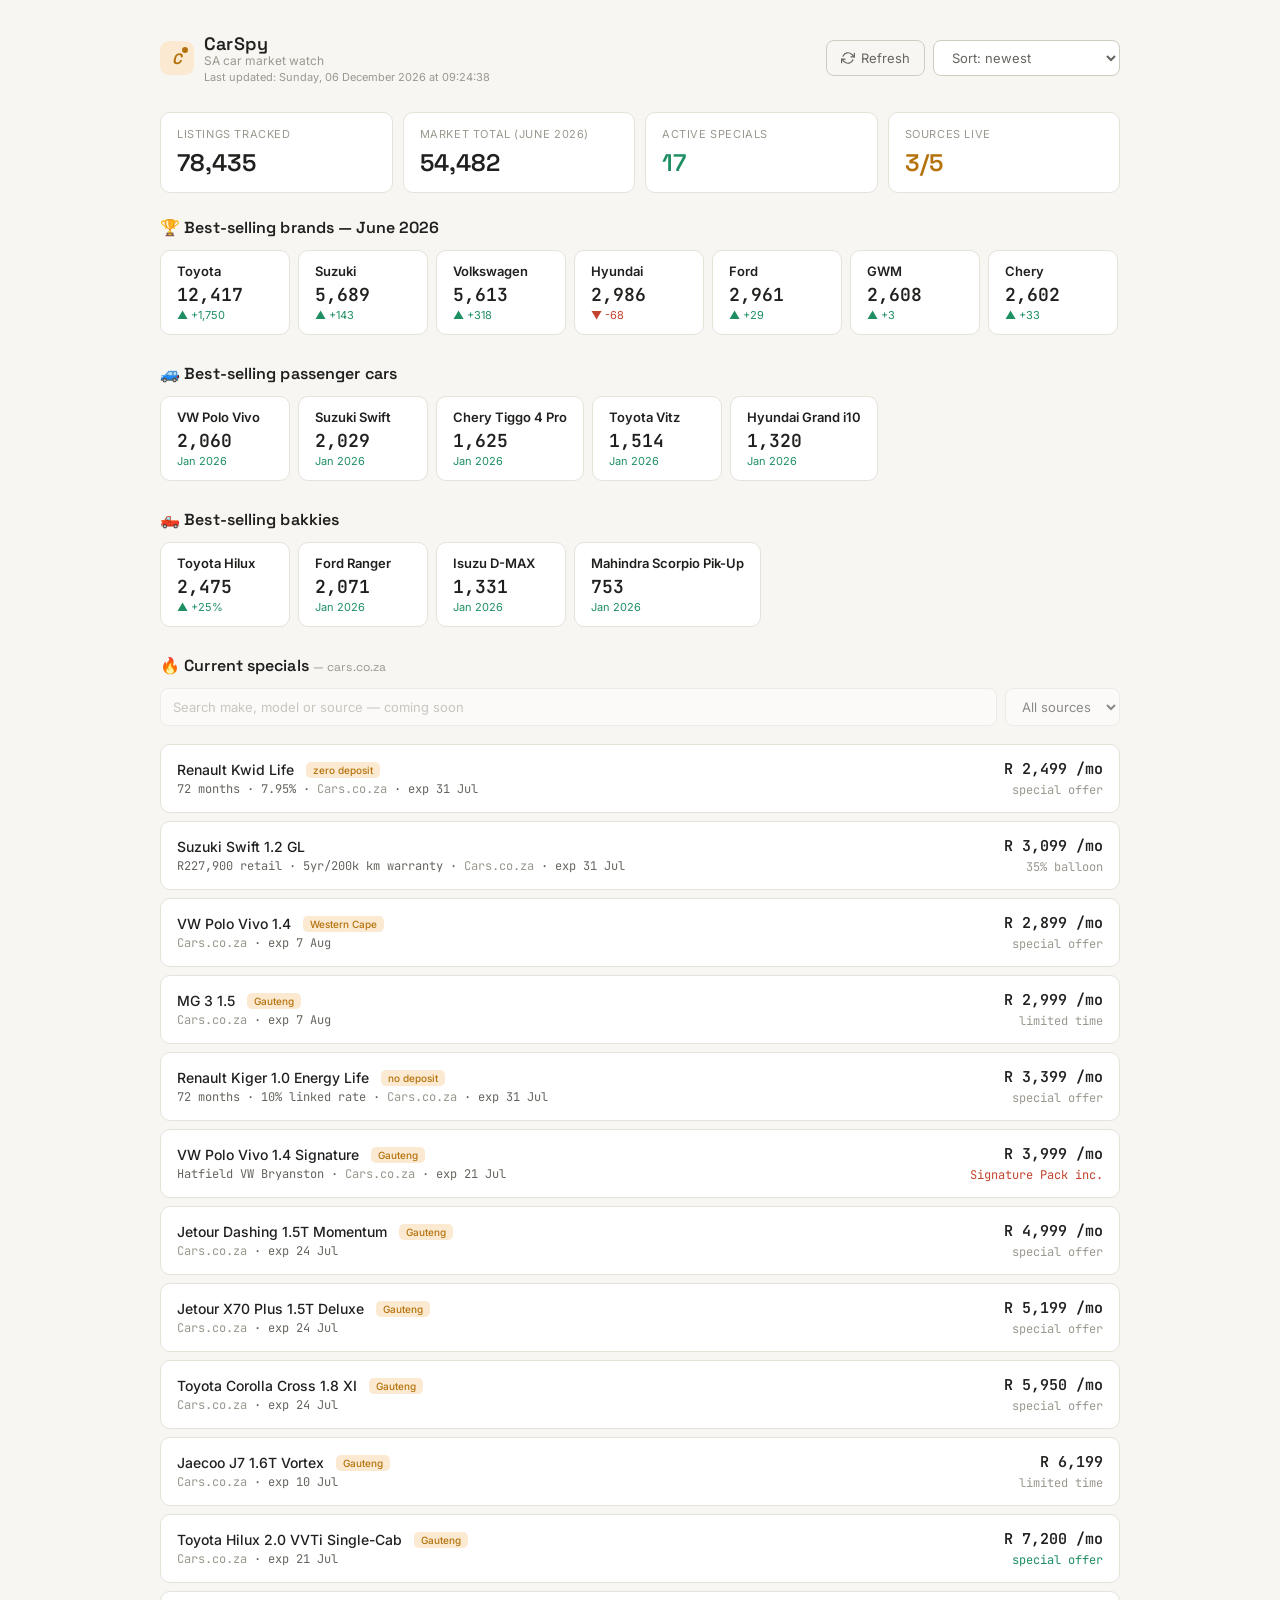
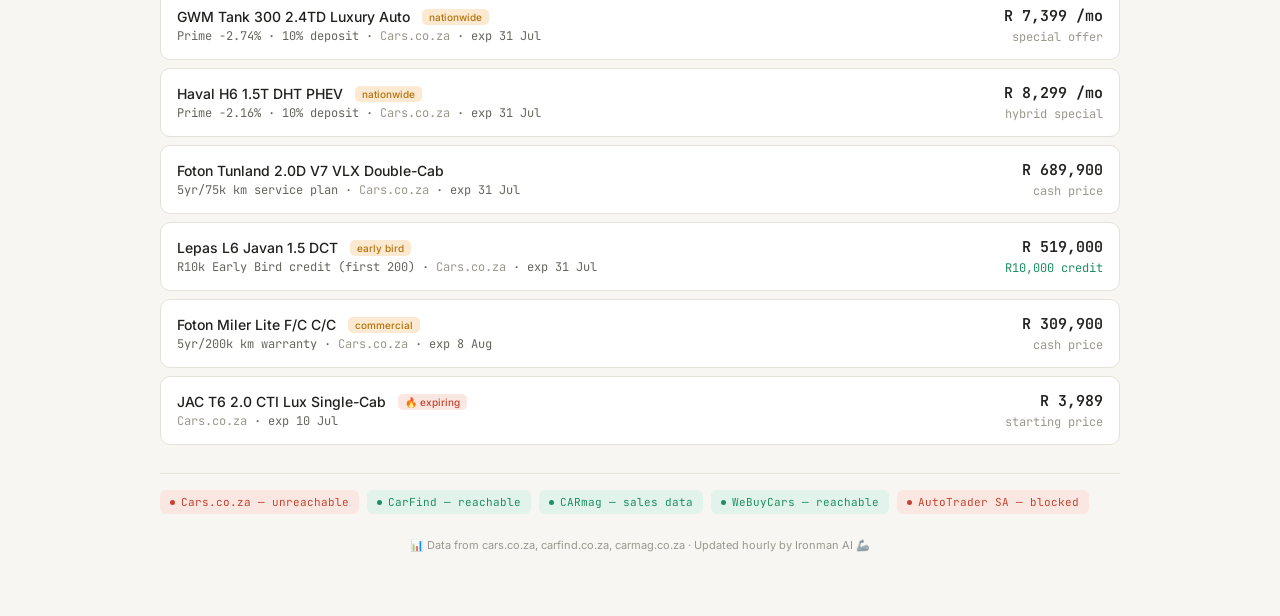
==== car-market-report.html @ 0bc0719b "📊 CarSpy hourly update - 2026/07/23, 11:29:11" ====
<!DOCTYPE html>
<html lang="en">
<head>
<meta charset="UTF-8">
<meta name="viewport" content="width=device-width, initial-scale=1.0">
<title>CarSpy — SA car market watch</title>
<link rel="preconnect" href="https://fonts.googleapis.com">
<link rel="preconnect" href="https://fonts.gstatic.com" crossorigin>
<link href="https://fonts.googleapis.com/css2?family=Space+Grotesk:wght@500;600;700&family=Inter:wght@400;500;600&family=JetBrains+Mono:wght@400;500;600&display=swap" rel="stylesheet">
<style>
  :root{
    --bg:#F7F6F2;
    --surface:#FFFFFF;
    --surface-2:#FBFAF7;
    --border:#E4E2D9;
    --border-strong:#CFCDC2;
    --text:#20211F;
    --text-dim:#65655F;
    --text-faint:#9A988E;
    --signal:#B5720C;
    --signal-dim:#FBEAD1;
    --drop:#1E8F62;
    --drop-dim:#E1F3EA;
    --rise:#C4432E;
    --rise-dim:#FBE7E2;
    --font-display:'Space Grotesk',sans-serif;
    --font-body:'Inter',sans-serif;
    --font-mono:'JetBrains Mono',monospace;
  }
  *{box-sizing:border-box;margin:0;padding:0;}
  body{
    background:var(--bg);
    color:var(--text);
    font-family:var(--font-body);
    min-height:100vh;
    padding:32px 24px 64px;
  }
  .wrap{max-width:960px;margin:0 auto;}

  header{
    display:flex;justify-content:space-between;align-items:center;
    margin-bottom:28px;
  }
  .brand{display:flex;align-items:center;gap:10px;}
  .brand-mark{
    width:34px;height:34px;border-radius:9px;
    background:var(--signal-dim);
    display:flex;align-items:center;justify-content:center;
    position:relative;
  }
  .brand-mark::after{
    content:'';position:absolute;width:6px;height:6px;border-radius:50%;
    background:var(--signal);top:6px;right:6px;
    box-shadow:0 0 0 0 rgba(255,176,32,0.6);
    animation:blip 2.2s ease-out infinite;
  }
  @keyframes blip{
    0%{box-shadow:0 0 0 0 rgba(255,176,32,0.55);}
    70%{box-shadow:0 0 0 8px rgba(255,176,32,0);}
    100%{box-shadow:0 0 0 0 rgba(255,176,32,0);}
  }
  .brand-mark i{font-family:var(--font-display);font-weight:700;font-size:15px;color:var(--signal);}
  .brand-name{font-family:var(--font-display);font-weight:600;font-size:18px;letter-spacing:0.2px;}
  .brand-sub{font-size:12px;color:var(--text-faint);margin-top:-2px;}
  .update-time{font-size:11px;color:var(--text-faint);margin-top:2px;}
  nav{display:flex;gap:8px;}
  nav select{
    background:var(--surface);border:0.5px solid var(--border-strong);color:var(--text-dim);
    font-family:var(--font-body);font-size:13px;padding:8px 14px;border-radius:8px;
    cursor:pointer;transition:border-color .15s,color .15s;
    outline:none;
  }
  nav select:hover{border-color:var(--signal);color:var(--text);}

  .stats{
    display:grid;grid-template-columns:repeat(4,1fr);gap:10px;margin-bottom:24px;
  }
  .stat{
    background:var(--surface);border:0.5px solid var(--border);border-radius:10px;
    padding:14px 16px;
  }
  .stat-label{font-size:11px;color:var(--text-faint);text-transform:uppercase;letter-spacing:0.6px;}
  .stat-value{font-family:var(--font-display);font-weight:600;font-size:24px;margin-top:6px;}
  .stat-value.up{color:var(--drop);}
  .stat-value.warn{color:var(--signal);}
  .stat-value.down{color:var(--rise);}

  /* section headers */
  .section-title{
    font-family:var(--font-display);font-weight:600;font-size:16px;
    margin:20px 0 12px;letter-spacing:0.1px;
  }

  /* top brands row */
  .brands-row{
    display:flex;gap:8px;overflow-x:auto;padding-bottom:8px;margin-bottom:20px;
  }
  .brands-row::-webkit-scrollbar{height:4px;}
  .brands-row::-webkit-scrollbar-thumb{background:var(--border);border-radius:2px;}
  .brand-pill{
    flex-shrink:0;background:var(--surface);border:0.5px solid var(--border);
    border-radius:10px;padding:12px 16px;min-width:130px;
  }
  .brand-pill .name{font-size:13px;font-weight:600;}
  .brand-pill .sales{font-family:var(--font-mono);font-size:18px;font-weight:600;margin-top:4px;}
  .brand-pill .change{font-size:11px;margin-top:2px;}
  .brand-pill .change.up{color:var(--drop);}
  .brand-pill .change.down{color:var(--rise);}

  .controls{
    display:flex;gap:8px;margin-bottom:18px;flex-wrap:wrap;
  }
  .controls input, .controls select{
    background:var(--surface);border:0.5px solid var(--border);color:var(--text);
    font-family:var(--font-body);font-size:13px;padding:9px 12px;border-radius:8px;
    outline:none;
  }
  .controls input{flex:1;min-width:200px;}
  .controls input::placeholder{color:var(--text-faint);}
  .controls input:focus, .controls select:focus{border-color:var(--signal);}

  .feed{display:flex;flex-direction:column;gap:8px;margin-bottom:28px;}
  .listing{
    display:flex;justify-content:space-between;align-items:center;
    background:var(--surface);border:0.5px solid var(--border);border-radius:10px;
    padding:14px 16px;transition:border-color .15s;
  }
  .listing:hover{border-color:var(--border-strong);}
  .l-title{font-size:14px;font-weight:500;}
  .l-meta{font-size:12px;color:var(--text-dim);margin-top:3px;font-family:var(--font-mono);}
  .l-meta .src{color:var(--text-faint);}
  .l-right{text-align:right;}
  .l-price{font-family:var(--font-mono);font-weight:600;font-size:15px;}
  .l-delta{font-size:12px;margin-top:3px;font-family:var(--font-mono);}
  .l-delta.drop{color:var(--drop);}
  .l-delta.rise{color:var(--rise);}
  .l-delta.new{color:var(--text-faint);}
  .tag{
    display:inline-block;font-size:10px;padding:2px 7px;border-radius:5px;
    margin-left:8px;font-family:var(--font-body);font-weight:500;
    background:var(--signal-dim);color:var(--signal);vertical-align:1px;
  }
  .tag.hot{background:var(--rise-dim);color:var(--rise);}

  .sources{
    display:flex;gap:8px;flex-wrap:wrap;padding-top:16px;border-top:0.5px solid var(--border);
  }
  .src-pill{
    font-family:var(--font-mono);font-size:11px;padding:5px 10px;border-radius:6px;
    display:flex;align-items:center;gap:6px;
  }
  .src-pill.ok{background:var(--drop-dim);color:var(--drop);}
  .src-pill.warn{background:var(--signal-dim);color:var(--signal);}
  .src-pill.err{background:var(--rise-dim);color:var(--rise);}
  .src-dot{width:5px;height:5px;border-radius:50%;background:currentColor;}

  footer{margin-top:24px;font-size:11px;color:var(--text-faint);text-align:center;}

  @media (max-width:640px){
    .stats{grid-template-columns:repeat(2,1fr);}
    header{flex-direction:column;align-items:flex-start;gap:14px;}
  }
</style>
</head>
<body>
<div class="wrap">

  <header>
    <div class="brand">
      <div class="brand-mark"><i>C</i></div>
      <div>
        <div class="brand-name">CarSpy</div>
        <div class="brand-sub">SA car market watch</div>
        <div class="update-time" id="updateTime">Last updated: Thursday, 23 July 2026 at 11:29:10</div>
      </div>
    </div>
    <nav>
      <button id="refreshBtn" onclick="refreshData()" style="background:transparent;border:0.5px solid var(--border-strong);color:var(--text-dim);font-family:var(--font-body);font-size:13px;padding:8px 14px;border-radius:8px;cursor:pointer;transition:border-color .15s,color .15s;display:flex;align-items:center;gap:6px;">
        <svg id="refreshIcon" width="14" height="14" viewBox="0 0 24 24" fill="none" stroke="currentColor" stroke-width="2" stroke-linecap="round" stroke-linejoin="round"><polyline points="23 4 23 10 17 10"/><polyline points="1 20 1 14 7 14"/><path d="M3.51 9a9 9 0 0 1 14.85-3.36L23 10M1 14l4.64 4.36A9 9 0 0 0 20.49 15"/></svg>
        <span id="refreshText">Refresh</span>
      </button>
      <select>
        <option>Sort: newest</option>
        <option>Sort: price low to high</option>
        <option>Sort: biggest drop</option>
      </select>
    </nav>
  </header>

  <div class="stats">
    <div class="stat"><div class="stat-label">Listings tracked</div><div class="stat-value">78,435</div></div>
    <div class="stat"><div class="stat-label">Market total (June 2026)</div><div class="stat-value">54,482</div></div>
    <div class="stat"><div class="stat-label">Active specials</div><div class="stat-value up">17</div></div>
    <div class="stat"><div class="stat-label">Sources live</div><div class="stat-value warn">3/5</div></div>
  </div>

  <!-- Top selling brands -->
  <div class="section-title">🏆 Best-selling brands — June 2026</div>
  <div class="brands-row">
    <div class="brand-pill"><div class="name">Toyota</div><div class="sales">12,417</div><div class="change up">▲ +1,750</div></div>
    <div class="brand-pill"><div class="name">Suzuki</div><div class="sales">5,689</div><div class="change up">▲ +143</div></div>
    <div class="brand-pill"><div class="name">Volkswagen</div><div class="sales">5,613</div><div class="change up">▲ +318</div></div>
    <div class="brand-pill"><div class="name">Hyundai</div><div class="sales">2,986</div><div class="change down">▼ -68</div></div>
    <div class="brand-pill"><div class="name">Ford</div><div class="sales">2,961</div><div class="change up">▲ +29</div></div>
    <div class="brand-pill"><div class="name">GWM</div><div class="sales">2,608</div><div class="change up">▲ +3</div></div>
    <div class="brand-pill"><div class="name">Chery</div><div class="sales">2,602</div><div class="change up">▲ +33</div></div>
    <div class="brand-pill"><div class="name">Isuzu</div><div class="sales">2,121</div><div class="change up">▲ +750</div></div>
    <div class="brand-pill"><div class="name">Jetour</div><div class="sales">2,054</div><div class="change up">▲ +34</div></div>
    <div class="brand-pill"><div class="name">Mahindra</div><div class="sales">1,669</div><div class="change up">▲ +240</div></div>
  </div>

  <!-- Best passenger cars -->
  <div class="section-title">🚙 Best-selling passenger cars</div>
  <div class="brands-row">
    <div class="brand-pill"><div class="name">VW Polo Vivo</div><div class="sales">2,060</div><div class="change up">Jan 2026</div></div>
    <div class="brand-pill"><div class="name">Suzuki Swift</div><div class="sales">2,029</div><div class="change up">Jan 2026</div></div>
    <div class="brand-pill"><div class="name">Chery Tiggo 4 Pro</div><div class="sales">1,625</div><div class="change up">Jan 2026</div></div>
    <div class="brand-pill"><div class="name">Toyota Vitz</div><div class="sales">1,514</div><div class="change up">Jan 2026</div></div>
    <div class="brand-pill"><div class="name">Hyundai Grand i10</div><div class="sales">1,320</div><div class="change up">Jan 2026</div></div>
  </div>

  <!-- Best bakkies -->
  <div class="section-title">🛻 Best-selling bakkies</div>
  <div class="brands-row">
    <div class="brand-pill"><div class="name">Toyota Hilux</div><div class="sales">2,475</div><div class="change up">▲ +25%</div></div>
    <div class="brand-pill"><div class="name">Ford Ranger</div><div class="sales">2,071</div><div class="change up">Jan 2026</div></div>
    <div class="brand-pill"><div class="name">Isuzu D-MAX</div><div class="sales">1,331</div><div class="change up">Jan 2026</div></div>
    <div class="brand-pill"><div class="name">Mahindra Scorpio Pik-Up</div><div class="sales">753</div><div class="change up">Jan 2026</div></div>
  </div>

  <!-- Current specials feed -->
  <div class="section-title">🔥 Current specials <span style="font-size:12px;font-weight:400;color:var(--text-faint);">— cars.co.za</span></div>
  <div class="controls">
    <input type="text" placeholder="Search make, model or source — coming soon" disabled style="opacity:0.5">
    <select disabled style="opacity:0.5">
      <option>All sources</option>
    </select>
  </div>

  <div class="feed" id="feed">
    <div class="listing">
      <div>
        <div class="l-title">Renault Kwid Life <span class="tag">zero deposit</span></div>
        <div class="l-meta">72 months · 7.95% · <span class="src">Cars.co.za</span> · exp 31 Jul</div>
      </div>
      <div class="l-right">
        <div class="l-price">R 2,499 /mo</div>
        <div class="l-delta new">special offer</div>
      </div>
    </div>
    <div class="listing">
      <div>
        <div class="l-title">Suzuki Swift 1.2 GL</div>
        <div class="l-meta">R227,900 retail · 5yr/200k km warranty · <span class="src">Cars.co.za</span> · exp 31 Jul</div>
      </div>
      <div class="l-right">
        <div class="l-price">R 3,099 /mo</div>
        <div class="l-delta new">35% balloon</div>
      </div>
    </div>
    <div class="listing">
      <div>
        <div class="l-title">VW Polo Vivo 1.4 <span class="tag">Western Cape</span></div>
        <div class="l-meta"><span class="src">Cars.co.za</span> · exp 7 Aug</div>
      </div>
      <div class="l-right">
        <div class="l-price">R 2,899 /mo</div>
        <div class="l-delta new">special offer</div>
      </div>
    </div>
    <div class="listing">
      <div>
        <div class="l-title">MG 3 1.5 <span class="tag">Gauteng</span></div>
        <div class="l-meta"><span class="src">Cars.co.za</span> · exp 7 Aug</div>
      </div>
      <div class="l-right">
        <div class="l-price">R 2,999 /mo</div>
        <div class="l-delta new">limited time</div>
      </div>
    </div>
    <div class="listing">
      <div>
        <div class="l-title">Renault Kiger 1.0 Energy Life <span class="tag">no deposit</span></div>
        <div class="l-meta">72 months · 10% linked rate · <span class="src">Cars.co.za</span> · exp 31 Jul</div>
      </div>
      <div class="l-right">
        <div class="l-price">R 3,399 /mo</div>
        <div class="l-delta new">special offer</div>
      </div>
    </div>
    <div class="listing">
      <div>
        <div class="l-title">VW Polo Vivo 1.4 Signature <span class="tag">Gauteng</span></div>
        <div class="l-meta">Hatfield VW Bryanston · <span class="src">Cars.co.za</span> · exp 21 Jul</div>
      </div>
      <div class="l-right">
        <div class="l-price">R 3,999 /mo</div>
        <div class="l-delta rise">Signature Pack inc.</div>
      </div>
    </div>
    <div class="listing">
      <div>
        <div class="l-title">Jetour Dashing 1.5T Momentum <span class="tag">Gauteng</span></div>
        <div class="l-meta"><span class="src">Cars.co.za</span> · exp 24 Jul</div>
      </div>
      <div class="l-right">
        <div class="l-price">R 4,999 /mo</div>
        <div class="l-delta new">special offer</div>
      </div>
    </div>
    <div class="listing">
      <div>
        <div class="l-title">Jetour X70 Plus 1.5T Deluxe <span class="tag">Gauteng</span></div>
        <div class="l-meta"><span class="src">Cars.co.za</span> · exp 24 Jul</div>
      </div>
      <div class="l-right">
        <div class="l-price">R 5,199 /mo</div>
        <div class="l-delta new">special offer</div>
      </div>
    </div>
    <div class="listing">
      <div>
        <div class="l-title">Toyota Corolla Cross 1.8 XI <span class="tag">Gauteng</span></div>
        <div class="l-meta"><span class="src">Cars.co.za</span> · exp 24 Jul</div>
      </div>
      <div class="l-right">
        <div class="l-price">R 5,950 /mo</div>
        <div class="l-delta new">special offer</div>
      </div>
    </div>
    <div class="listing">
      <div>
        <div class="l-title">Jaecoo J7 1.6T Vortex <span class="tag">Gauteng</span></div>
        <div class="l-meta"><span class="src">Cars.co.za</span> · exp 10 Jul</div>
      </div>
      <div class="l-right">
        <div class="l-price">R 6,199</div>
        <div class="l-delta new">limited time</div>
      </div>
    </div>
    <div class="listing">
      <div>
        <div class="l-title">Toyota Hilux 2.0 VVTi Single-Cab <span class="tag">Gauteng</span></div>
        <div class="l-meta"><span class="src">Cars.co.za</span> · exp 21 Jul</div>
      </div>
      <div class="l-right">
        <div class="l-price">R 7,200 /mo</div>
        <div class="l-delta drop">special offer</div>
      </div>
    </div>
    <div class="listing">
      <div>
        <div class="l-title">GWM Tank 300 2.4TD Luxury Auto <span class="tag">nationwide</span></div>
        <div class="l-meta">Prime -2.74% · 10% deposit · <span class="src">Cars.co.za</span> · exp 31 Jul</div>
      </div>
      <div class="l-right">
        <div class="l-price">R 7,399 /mo</div>
        <div class="l-delta new">special offer</div>
      </div>
    </div>
    <div class="listing">
      <div>
        <div class="l-title">Haval H6 1.5T DHT PHEV <span class="tag">nationwide</span></div>
        <div class="l-meta">Prime -2.16% · 10% deposit · <span class="src">Cars.co.za</span> · exp 31 Jul</div>
      </div>
      <div class="l-right">
        <div class="l-price">R 8,299 /mo</div>
        <div class="l-delta new">hybrid special</div>
      </div>
    </div>
    <div class="listing">
      <div>
        <div class="l-title">Foton Tunland 2.0D V7 VLX Double-Cab</div>
        <div class="l-meta">5yr/75k km service plan · <span class="src">Cars.co.za</span> · exp 31 Jul</div>
      </div>
      <div class="l-right">
        <div class="l-price">R 689,900</div>
        <div class="l-delta new">cash price</div>
      </div>
    </div>
    <div class="listing">
      <div>
        <div class="l-title">Lepas L6 Javan 1.5 DCT <span class="tag">early bird</span></div>
        <div class="l-meta">R10k Early Bird credit (first 200) · <span class="src">Cars.co.za</span> · exp 31 Jul</div>
      </div>
      <div class="l-right">
        <div class="l-price">R 519,000</div>
        <div class="l-delta drop">R10,000 credit</div>
      </div>
    </div>
    <div class="listing">
      <div>
        <div class="l-title">Foton Miler Lite F/C C/C <span class="tag">commercial</span></div>
        <div class="l-meta">5yr/200k km warranty · <span class="src">Cars.co.za</span> · exp 8 Aug</div>
      </div>
      <div class="l-right">
        <div class="l-price">R 309,900</div>
        <div class="l-delta new">cash price</div>
      </div>
    </div>
    <div class="listing">
      <div>
        <div class="l-title">JAC T6 2.0 CTI Lux Single-Cab <span class="tag hot">🔥 expiring</span></div>
        <div class="l-meta"><span class="src">Cars.co.za</span> · exp 10 Jul</div>
      </div>
      <div class="l-right">
        <div class="l-price">R 3,989</div>
        <div class="l-delta new">starting price</div>
      </div>
    </div>
  </div>

  <div class="sources">
    <div class="src-pill err"><span class="src-dot"></span>Cars.co.za — unreachable</div>
    <div class="src-pill ok"><span class="src-dot"></span>CarFind — reachable</div>
    <div class="src-pill ok"><span class="src-dot"></span>CARmag — sales data</div>
    <div class="src-pill ok"><span class="src-dot"></span>WeBuyCars — reachable</div>
    <div class="src-pill err"><span class="src-dot"></span>AutoTrader SA — blocked</div>
  </div>

  <footer>
    📊 Data from cars.co.za, carfind.co.za, carmag.co.za · Updated <span id="refreshStatus">hourly</span> by Ironman AI 🦾
  </footer>
</div>

<script>
  const now = new Date().toLocaleString('en-ZA', { timeZone: 'Africa/Johannesburg', dateStyle: 'full', timeStyle: 'medium' });
  document.getElementById('updateTime').textContent = 'Last updated: ' + now;

  async function refreshData() {
    const btn = document.getElementById('refreshBtn');
    const icon = document.getElementById('refreshIcon');
    const text = document.getElementById('refreshText');
    const status = document.getElementById('refreshStatus');

    btn.style.opacity = '0.6';
    btn.style.pointerEvents = 'none';
    text.textContent = 'Refreshing...';
    icon.style.animation = 'spin 1s linear infinite';
    status.textContent = 'refreshing now...';

    try {
      // Use no-cors to send request from HTTPS page to HTTP endpoint
      await fetch('http://75.119.130.136:3102/refresh', { method: 'POST', mode: 'no-cors', signal: AbortSignal.timeout(45000) });
      status.textContent = 'refreshed ✓';
      text.textContent = 'Refresh';
      btn.style.opacity = '1';
      btn.style.pointerEvents = 'auto';
      icon.style.animation = 'none';
      setTimeout(() => location.reload(), 1500);
    } catch (err) {
      // Even if fetch fails (no-cors mode), the request likely went through
      status.textContent = 'refresh triggered ✓';
      text.textContent = 'Refresh';
      btn.style.opacity = '1';
      btn.style.pointerEvents = 'auto';
      icon.style.animation = 'none';
      setTimeout(() => location.reload(), 2000);
    }
  }

  // Add spin animation
  const style = document.createElement('style');
  style.textContent = '@keyframes spin { 100% { transform: rotate(360deg); } }';
  document.head.appendChild(style);
</script>
</body>
</html>
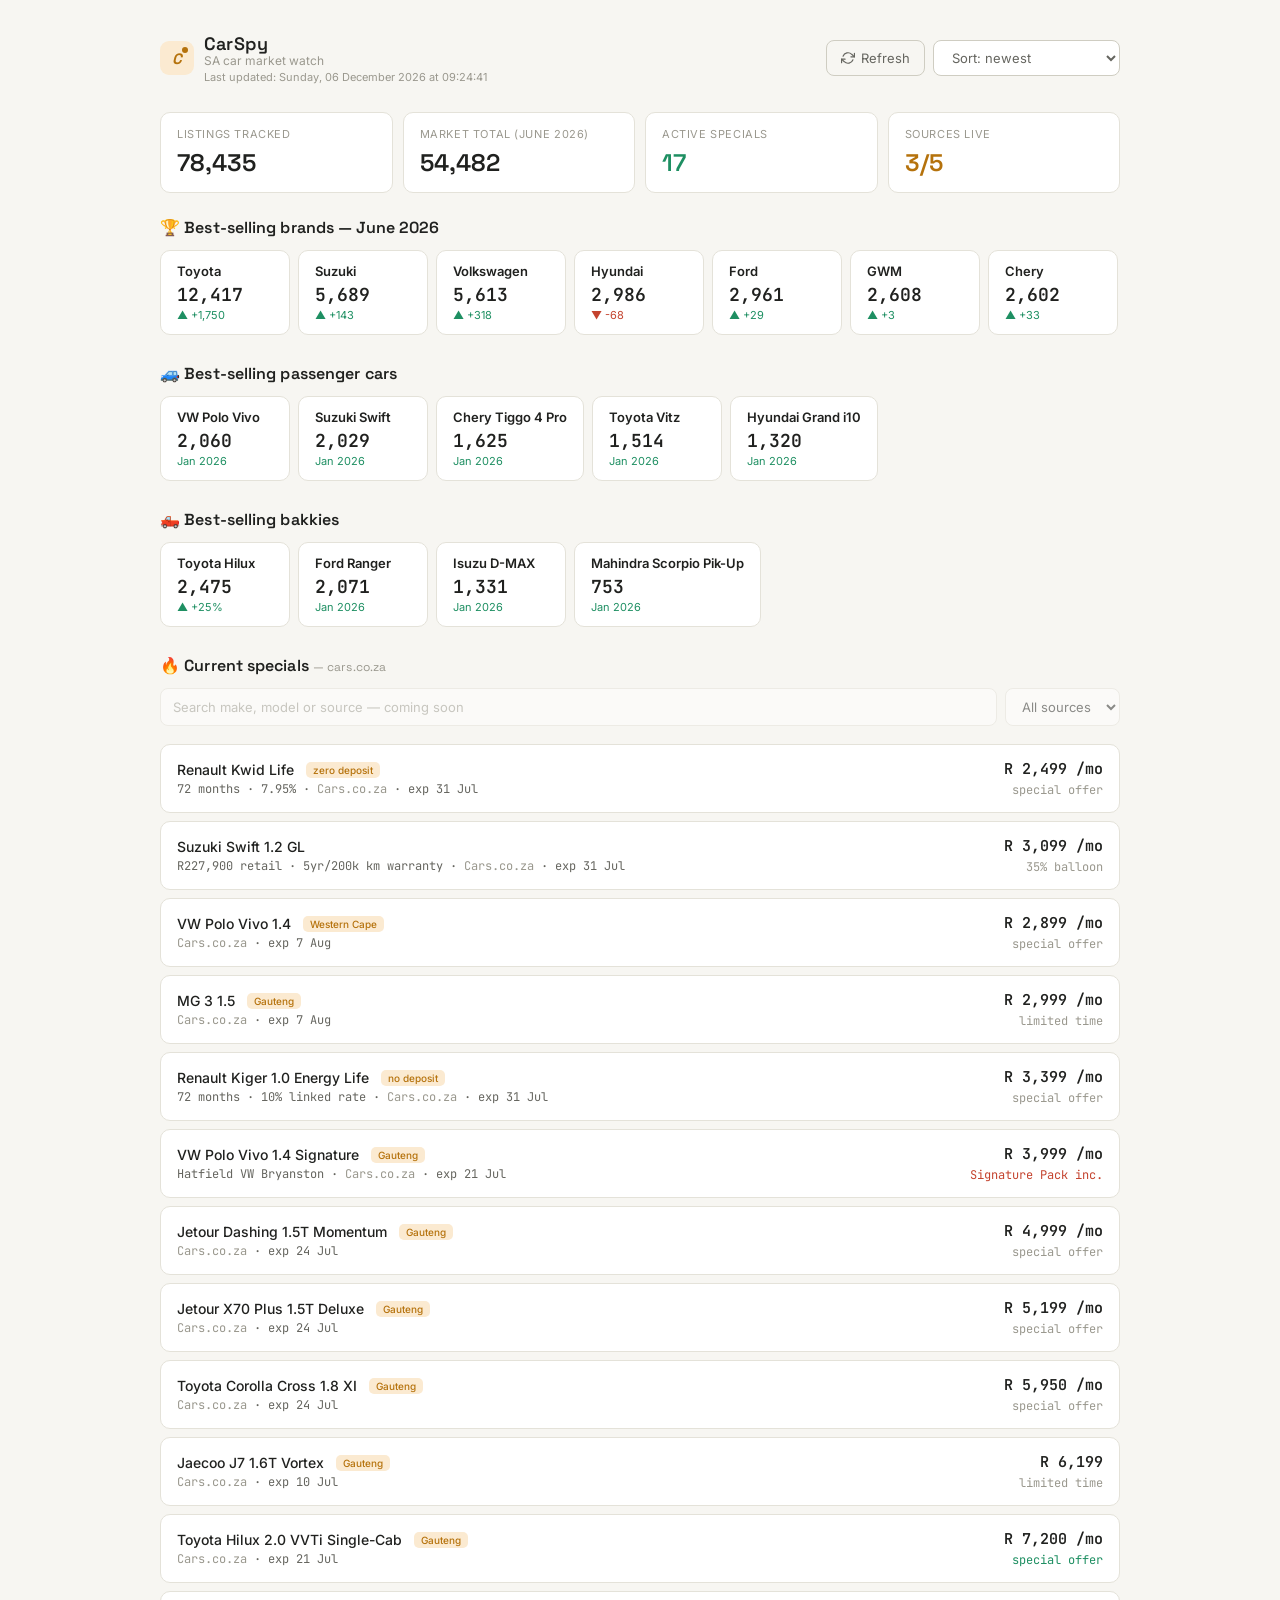
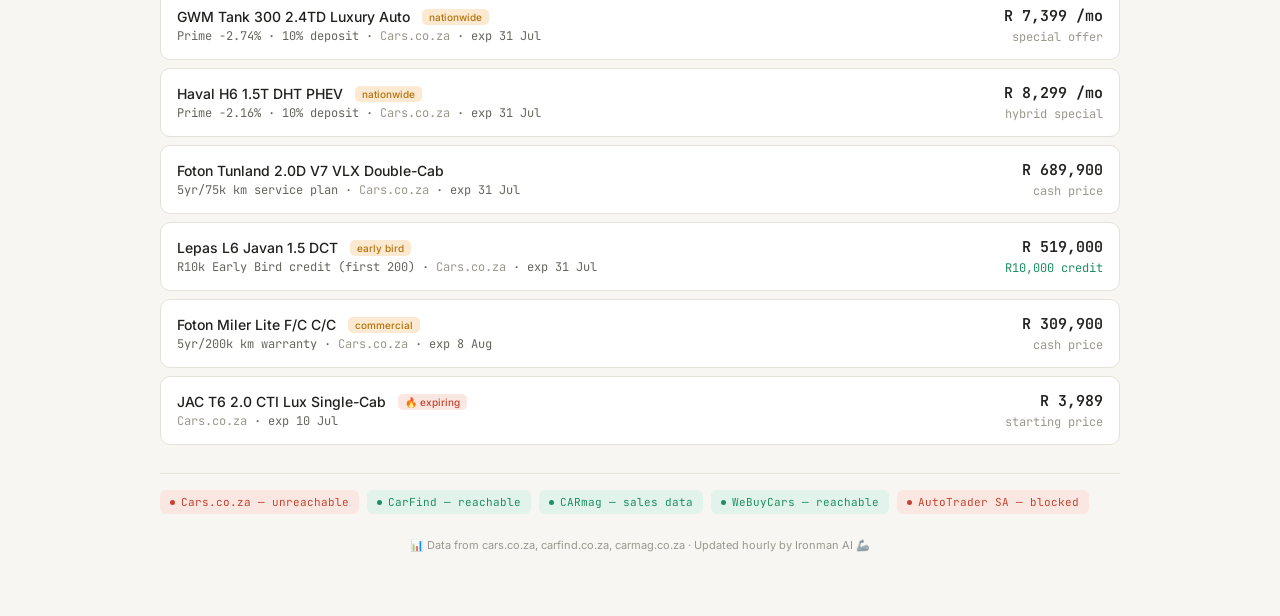
==== commit 6ec7e2f0: "📊 CarSpy hourly update - 2026/07/23, 12:29:28" ====
--- a/car-market-report.html
+++ b/car-market-report.html
@@ -171,7 +171,7 @@
       <div>
         <div class="brand-name">CarSpy</div>
         <div class="brand-sub">SA car market watch</div>
-        <div class="update-time" id="updateTime">Last updated: Thursday, 23 July 2026 at 11:29:10</div>
+        <div class="update-time" id="updateTime">Last updated: Thursday, 23 July 2026 at 12:29:28</div>
       </div>
     </div>
     <nav>
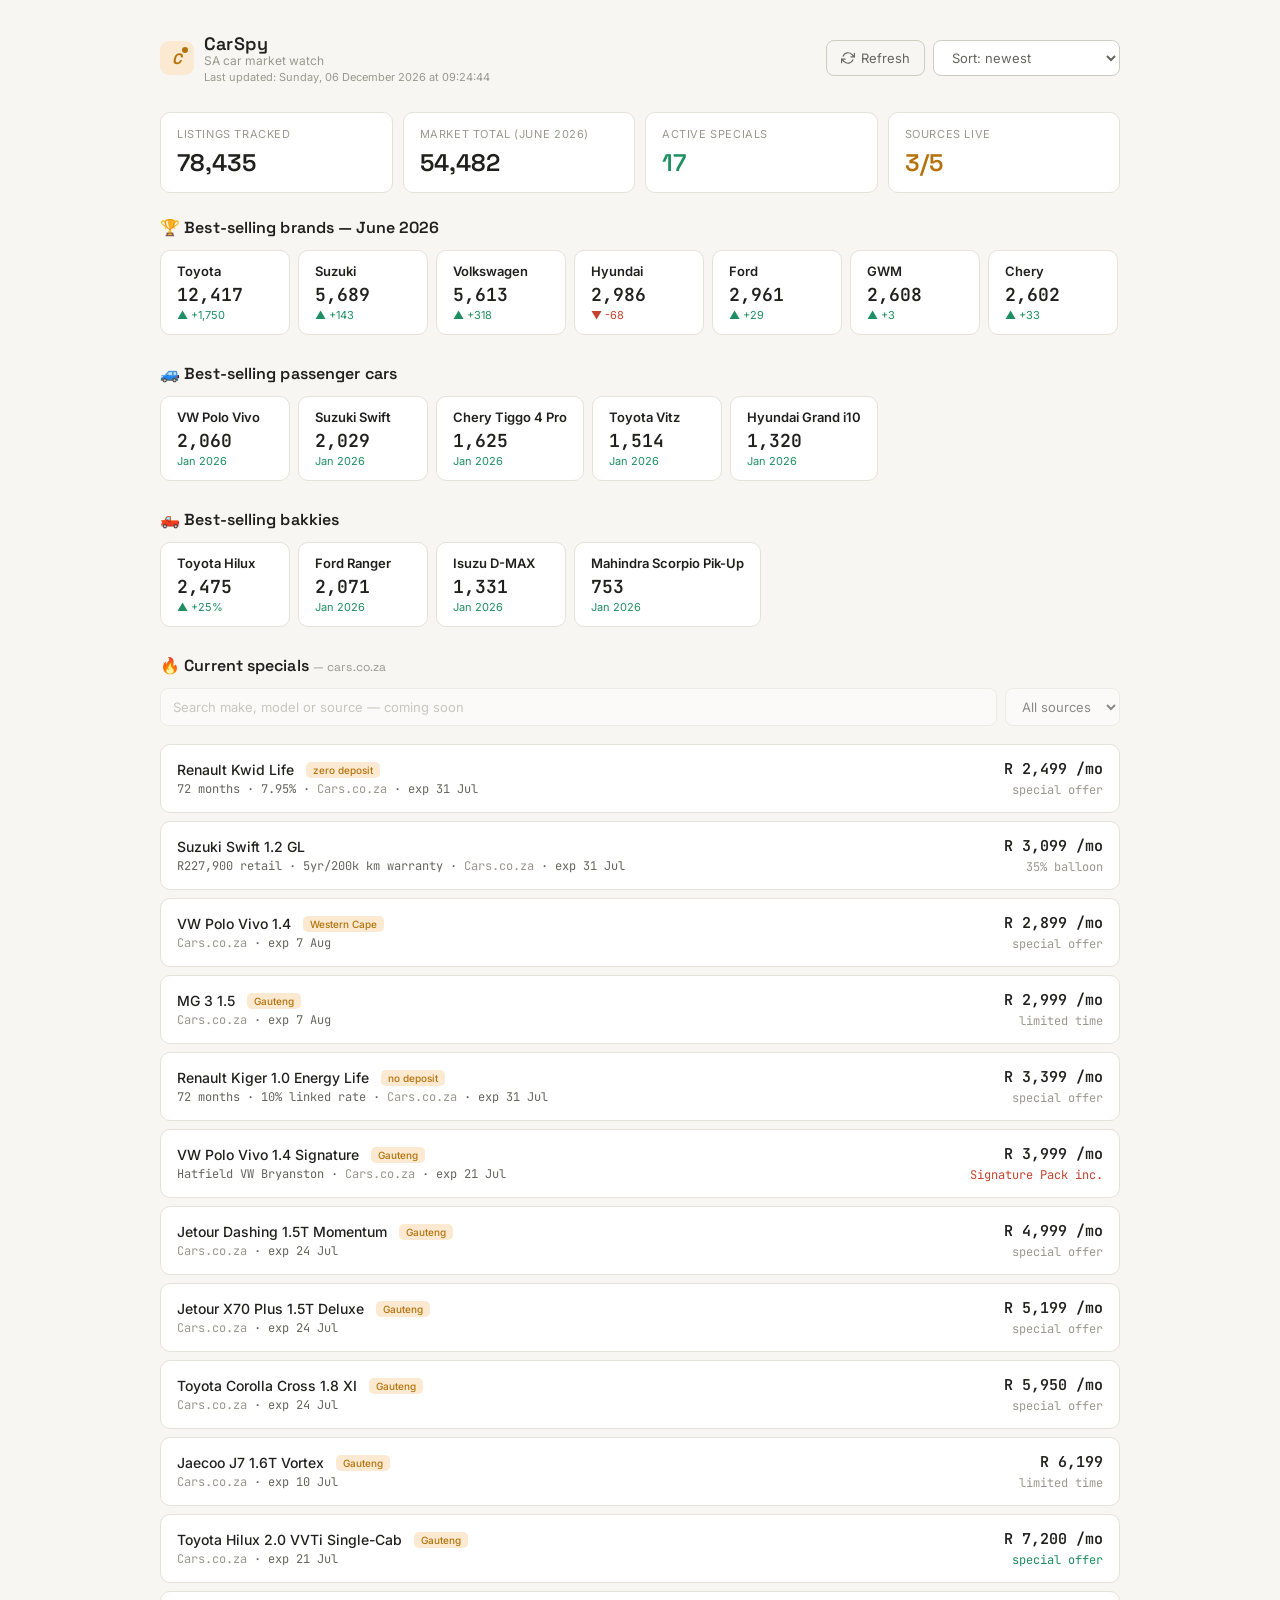
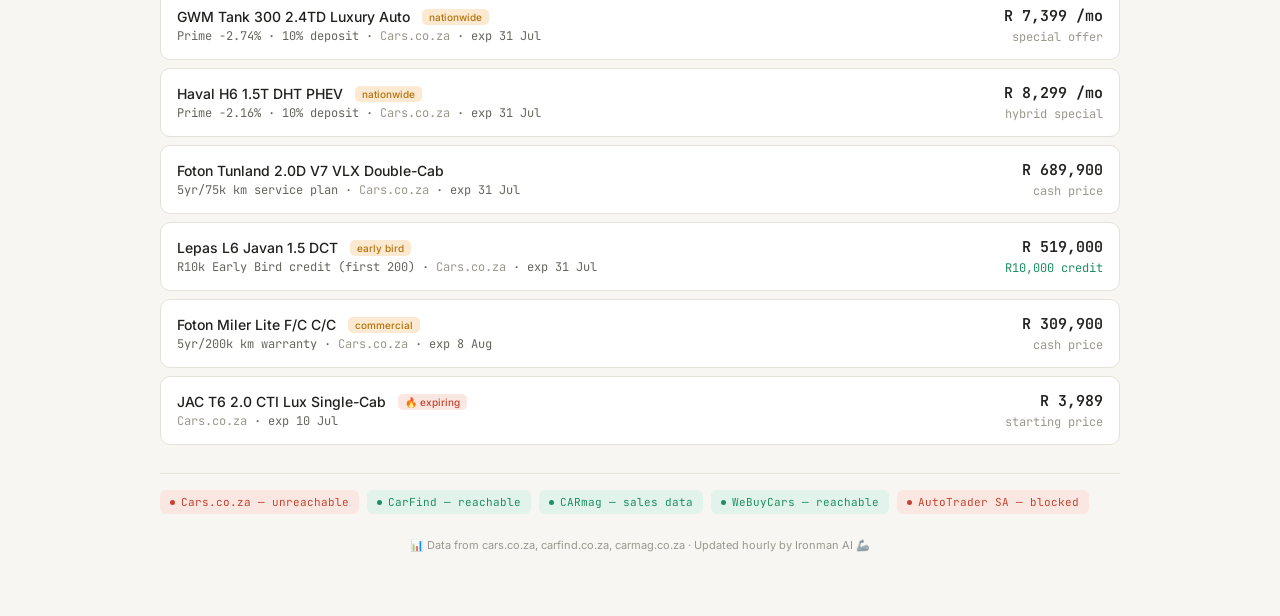
==== commit 936b4df3: "📊 CarSpy hourly update - 2026/07/23, 13:30:02" ====
--- a/car-market-report.html
+++ b/car-market-report.html
@@ -171,7 +171,7 @@
       <div>
         <div class="brand-name">CarSpy</div>
         <div class="brand-sub">SA car market watch</div>
-        <div class="update-time" id="updateTime">Last updated: Thursday, 23 July 2026 at 12:29:28</div>
+        <div class="update-time" id="updateTime">Last updated: Thursday, 23 July 2026 at 13:30:02</div>
       </div>
     </div>
     <nav>
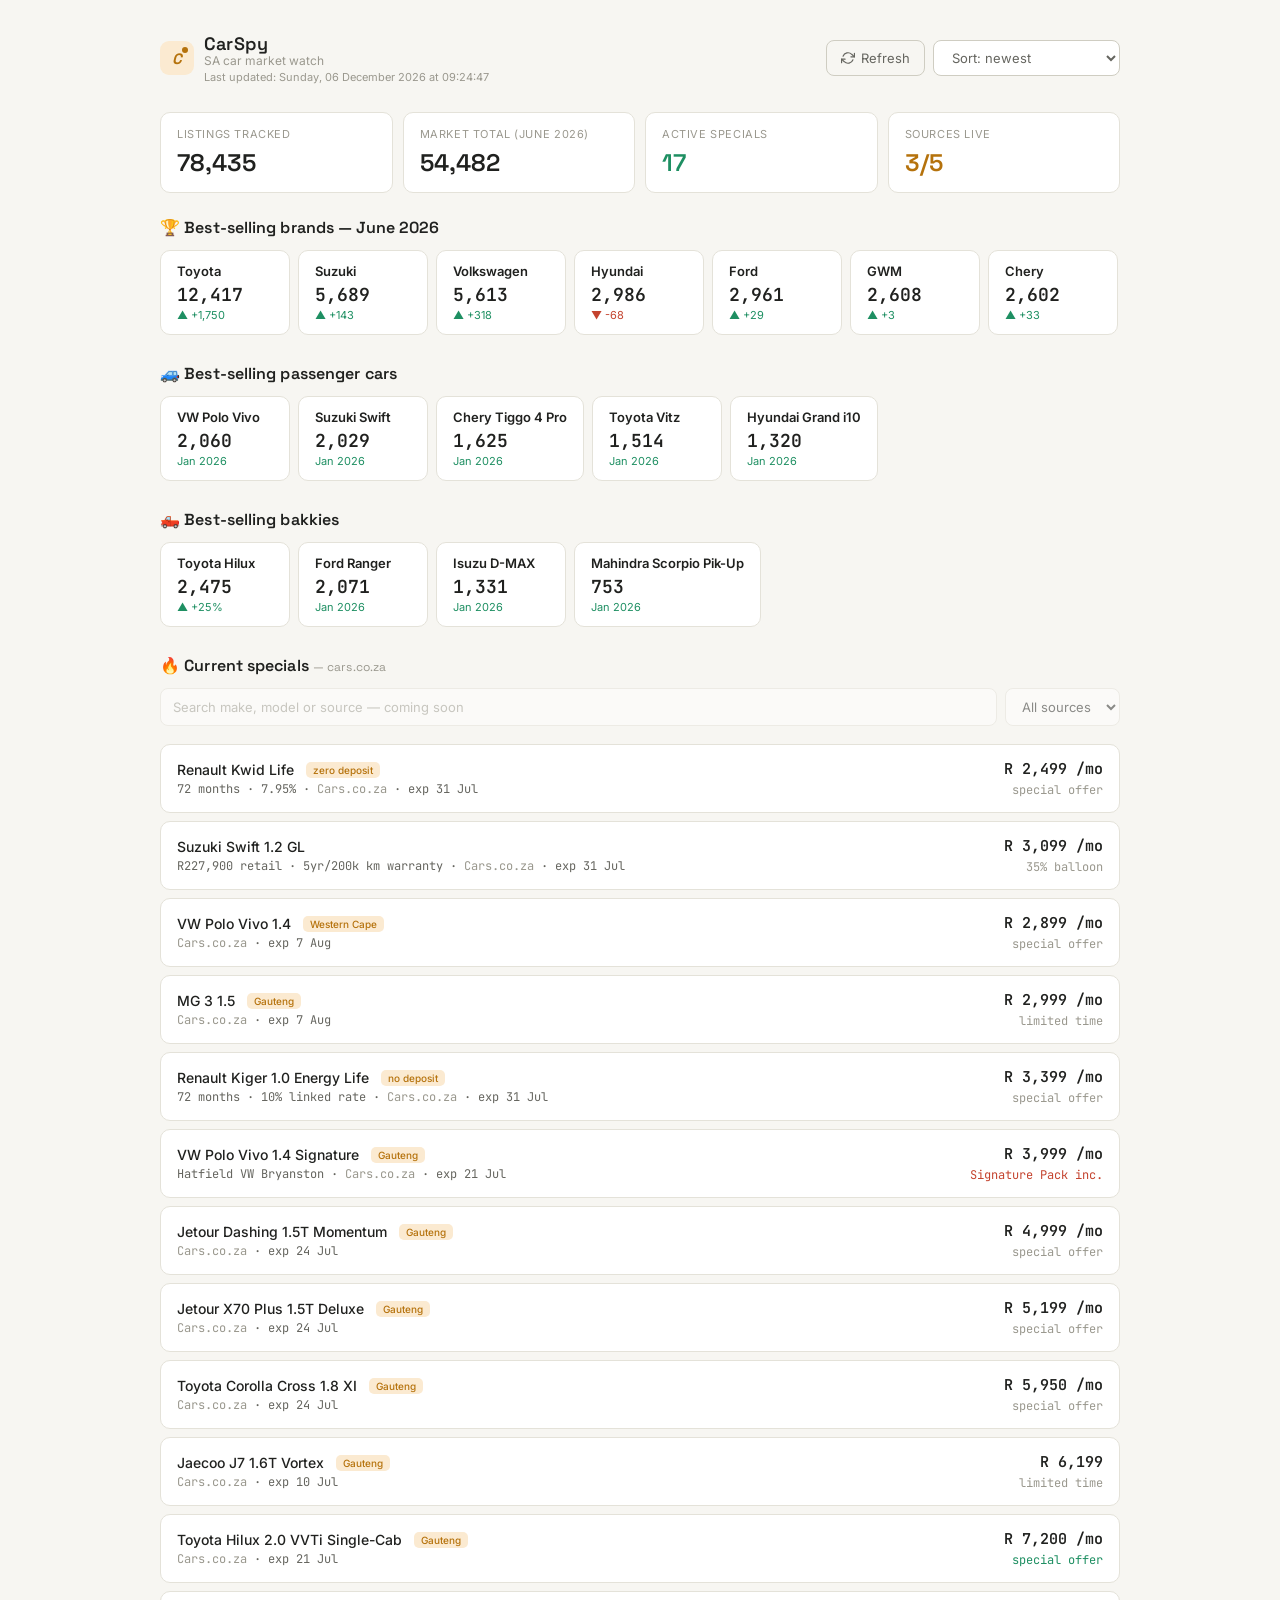
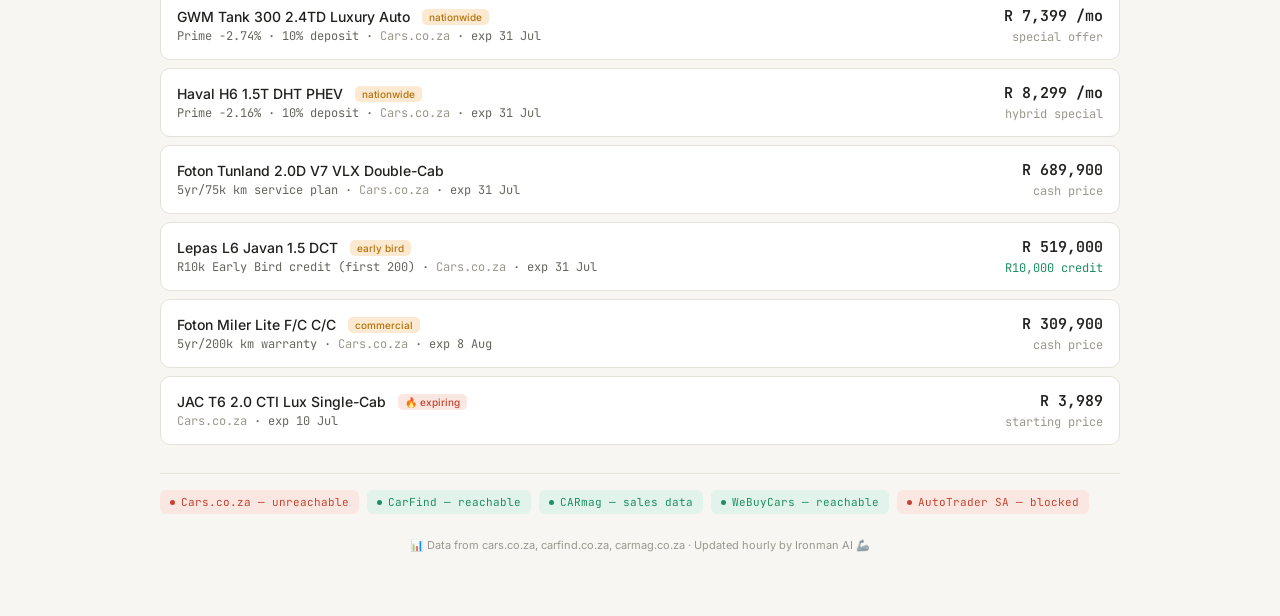
==== commit e50d270f: "📊 CarSpy hourly update - 2026/07/23, 14:31:06" ====
--- a/car-market-report.html
+++ b/car-market-report.html
@@ -171,7 +171,7 @@
       <div>
         <div class="brand-name">CarSpy</div>
         <div class="brand-sub">SA car market watch</div>
-        <div class="update-time" id="updateTime">Last updated: Thursday, 23 July 2026 at 13:30:02</div>
+        <div class="update-time" id="updateTime">Last updated: Thursday, 23 July 2026 at 14:31:06</div>
       </div>
     </div>
     <nav>
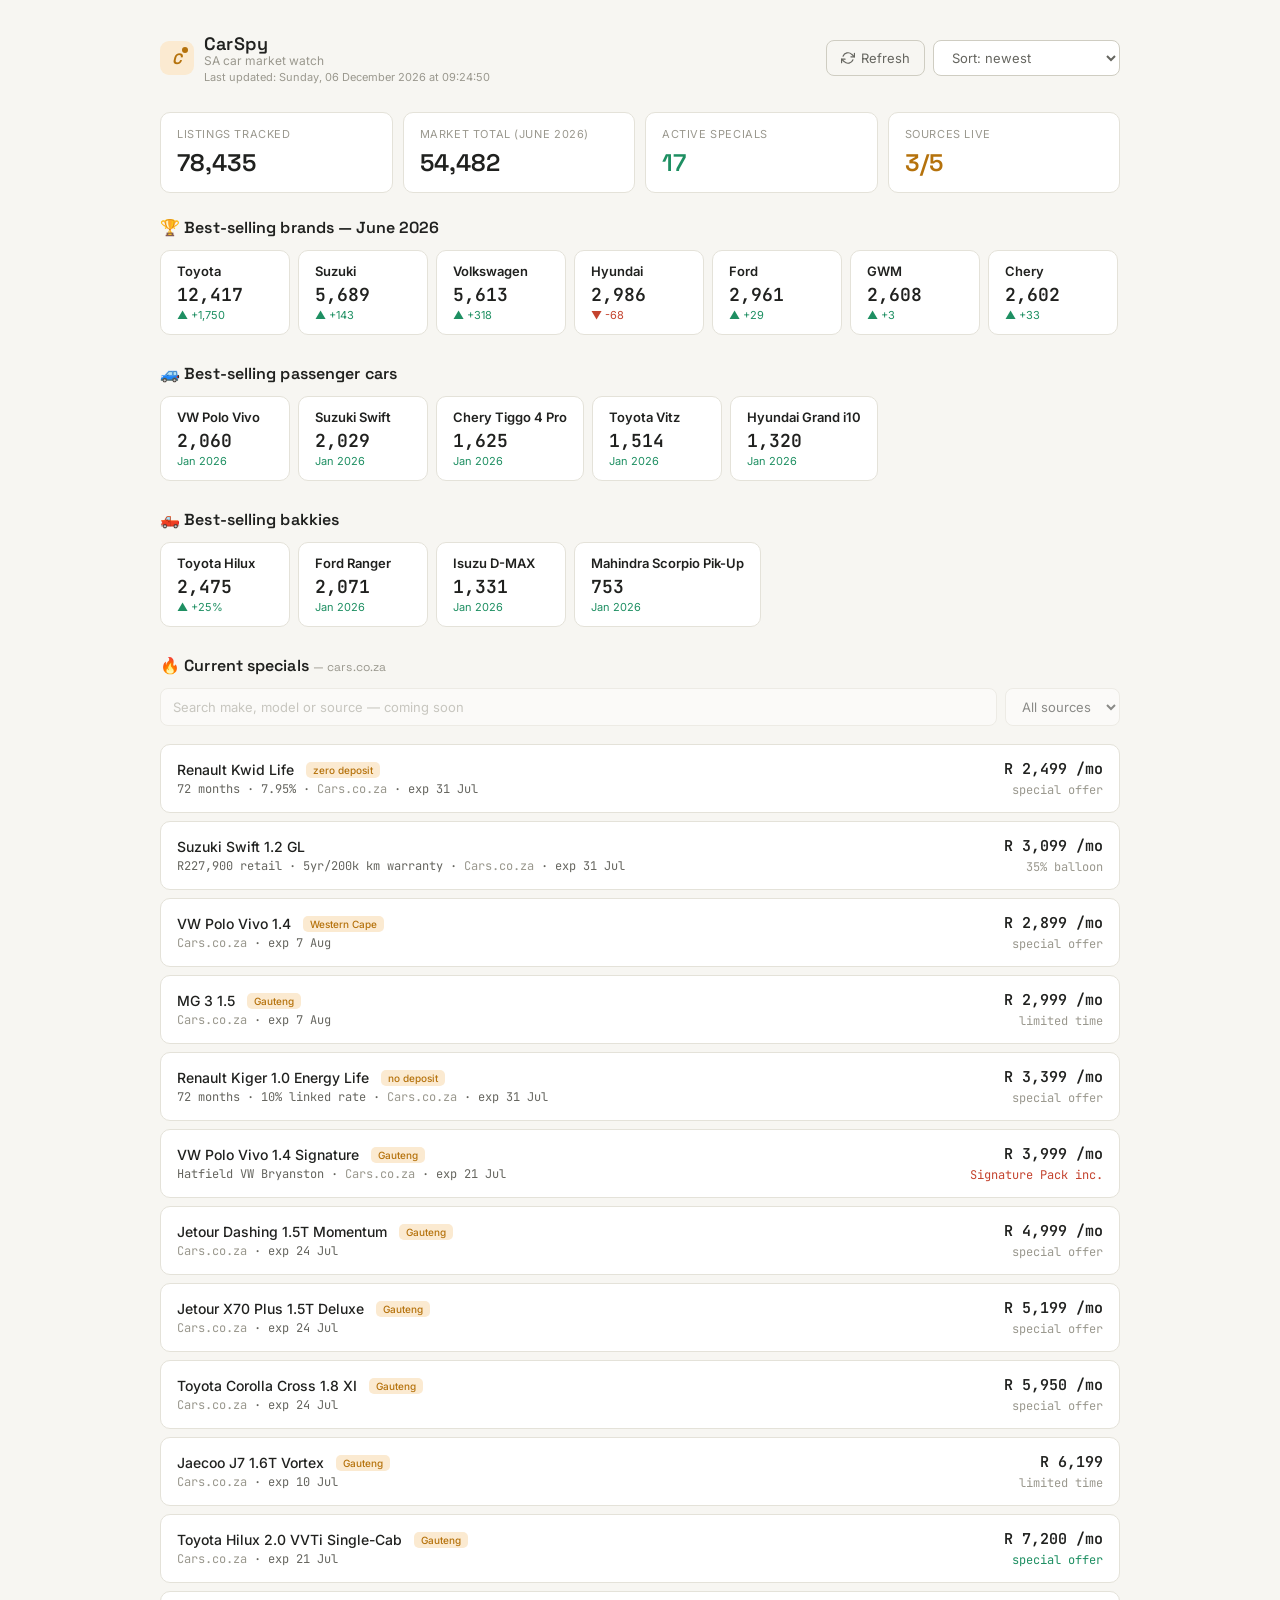
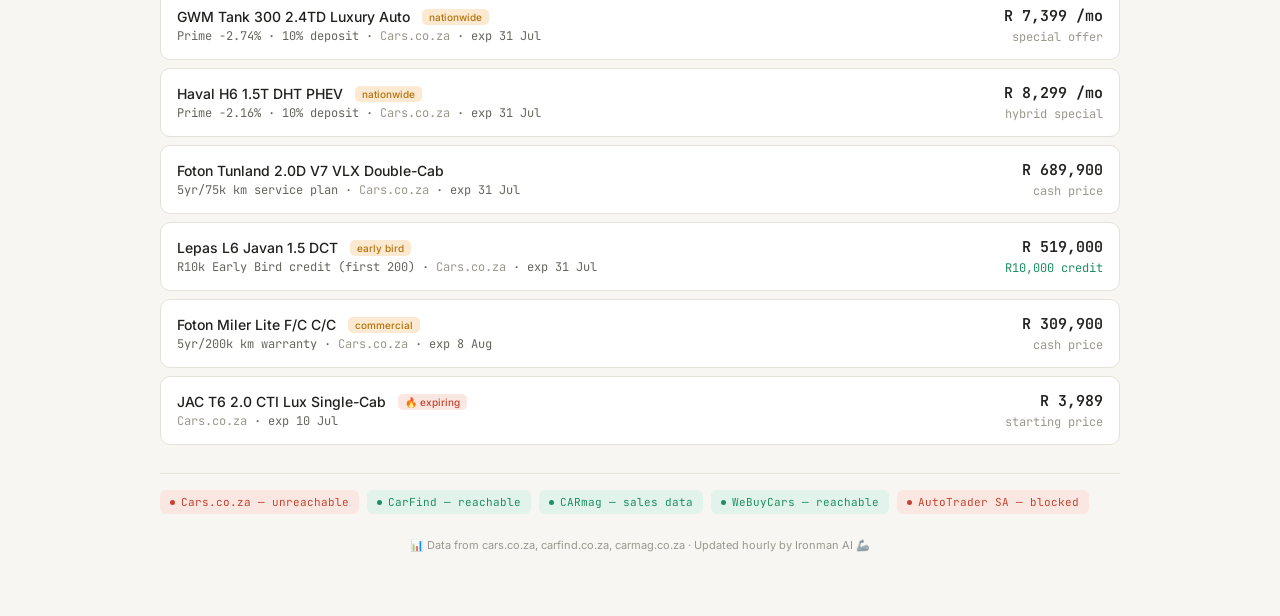
==== commit eb1f84e5: "📊 CarSpy hourly update - 2026/07/23, 15:32:03" ====
--- a/car-market-report.html
+++ b/car-market-report.html
@@ -171,7 +171,7 @@
       <div>
         <div class="brand-name">CarSpy</div>
         <div class="brand-sub">SA car market watch</div>
-        <div class="update-time" id="updateTime">Last updated: Thursday, 23 July 2026 at 14:31:06</div>
+        <div class="update-time" id="updateTime">Last updated: Thursday, 23 July 2026 at 15:32:03</div>
       </div>
     </div>
     <nav>
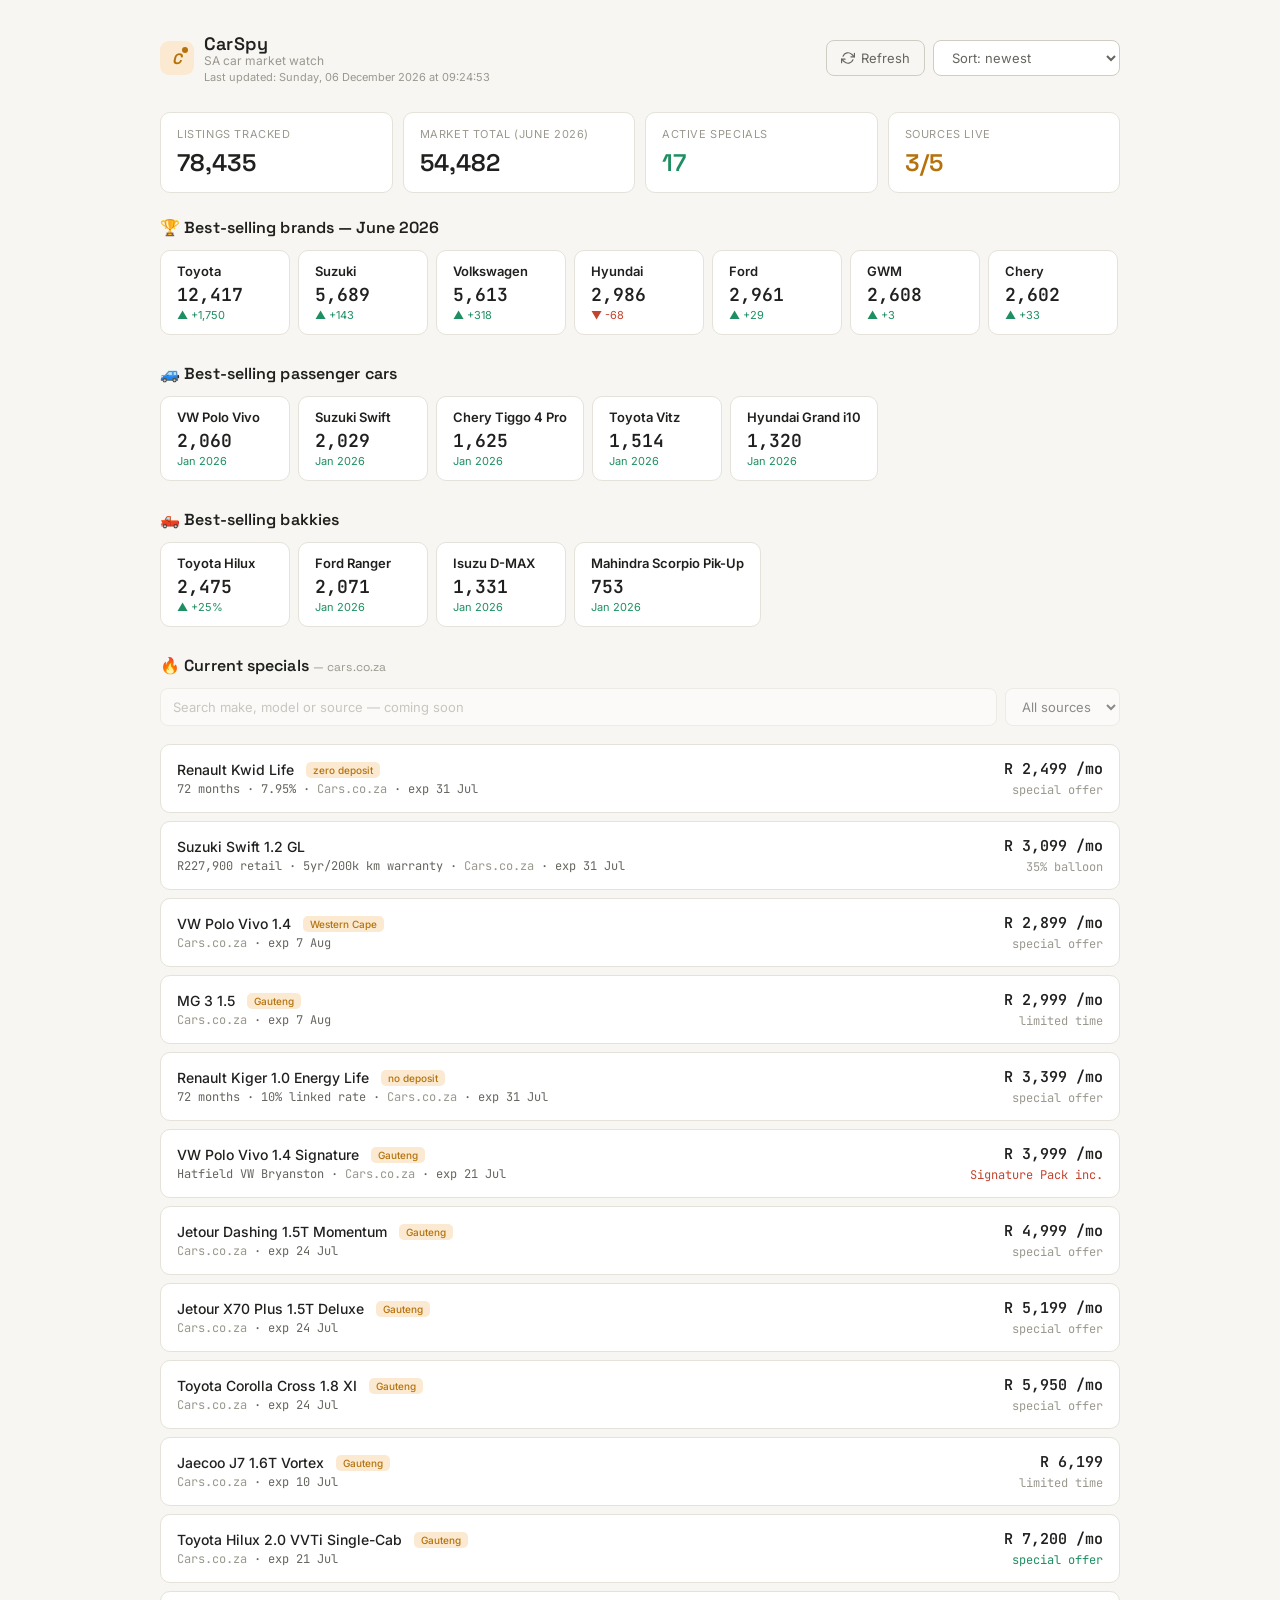
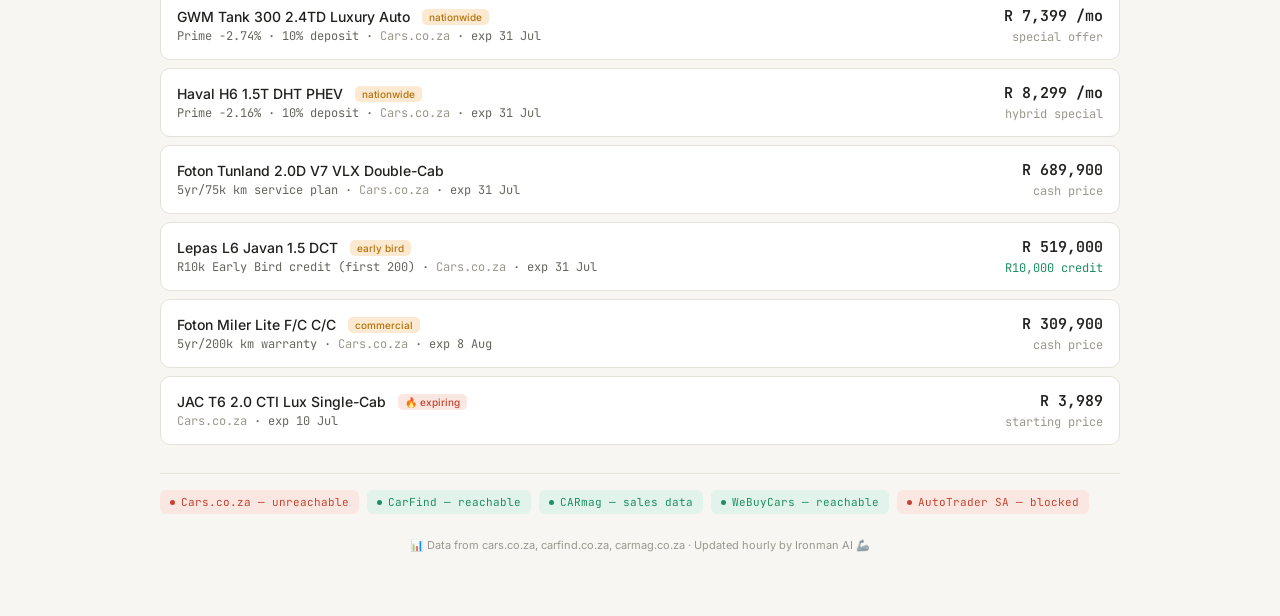
==== commit f081c5e2: "📊 CarSpy hourly update - 2026/07/23, 16:32:32" ====
--- a/car-market-report.html
+++ b/car-market-report.html
@@ -171,7 +171,7 @@
       <div>
         <div class="brand-name">CarSpy</div>
         <div class="brand-sub">SA car market watch</div>
-        <div class="update-time" id="updateTime">Last updated: Thursday, 23 July 2026 at 15:32:03</div>
+        <div class="update-time" id="updateTime">Last updated: Thursday, 23 July 2026 at 16:32:32</div>
       </div>
     </div>
     <nav>
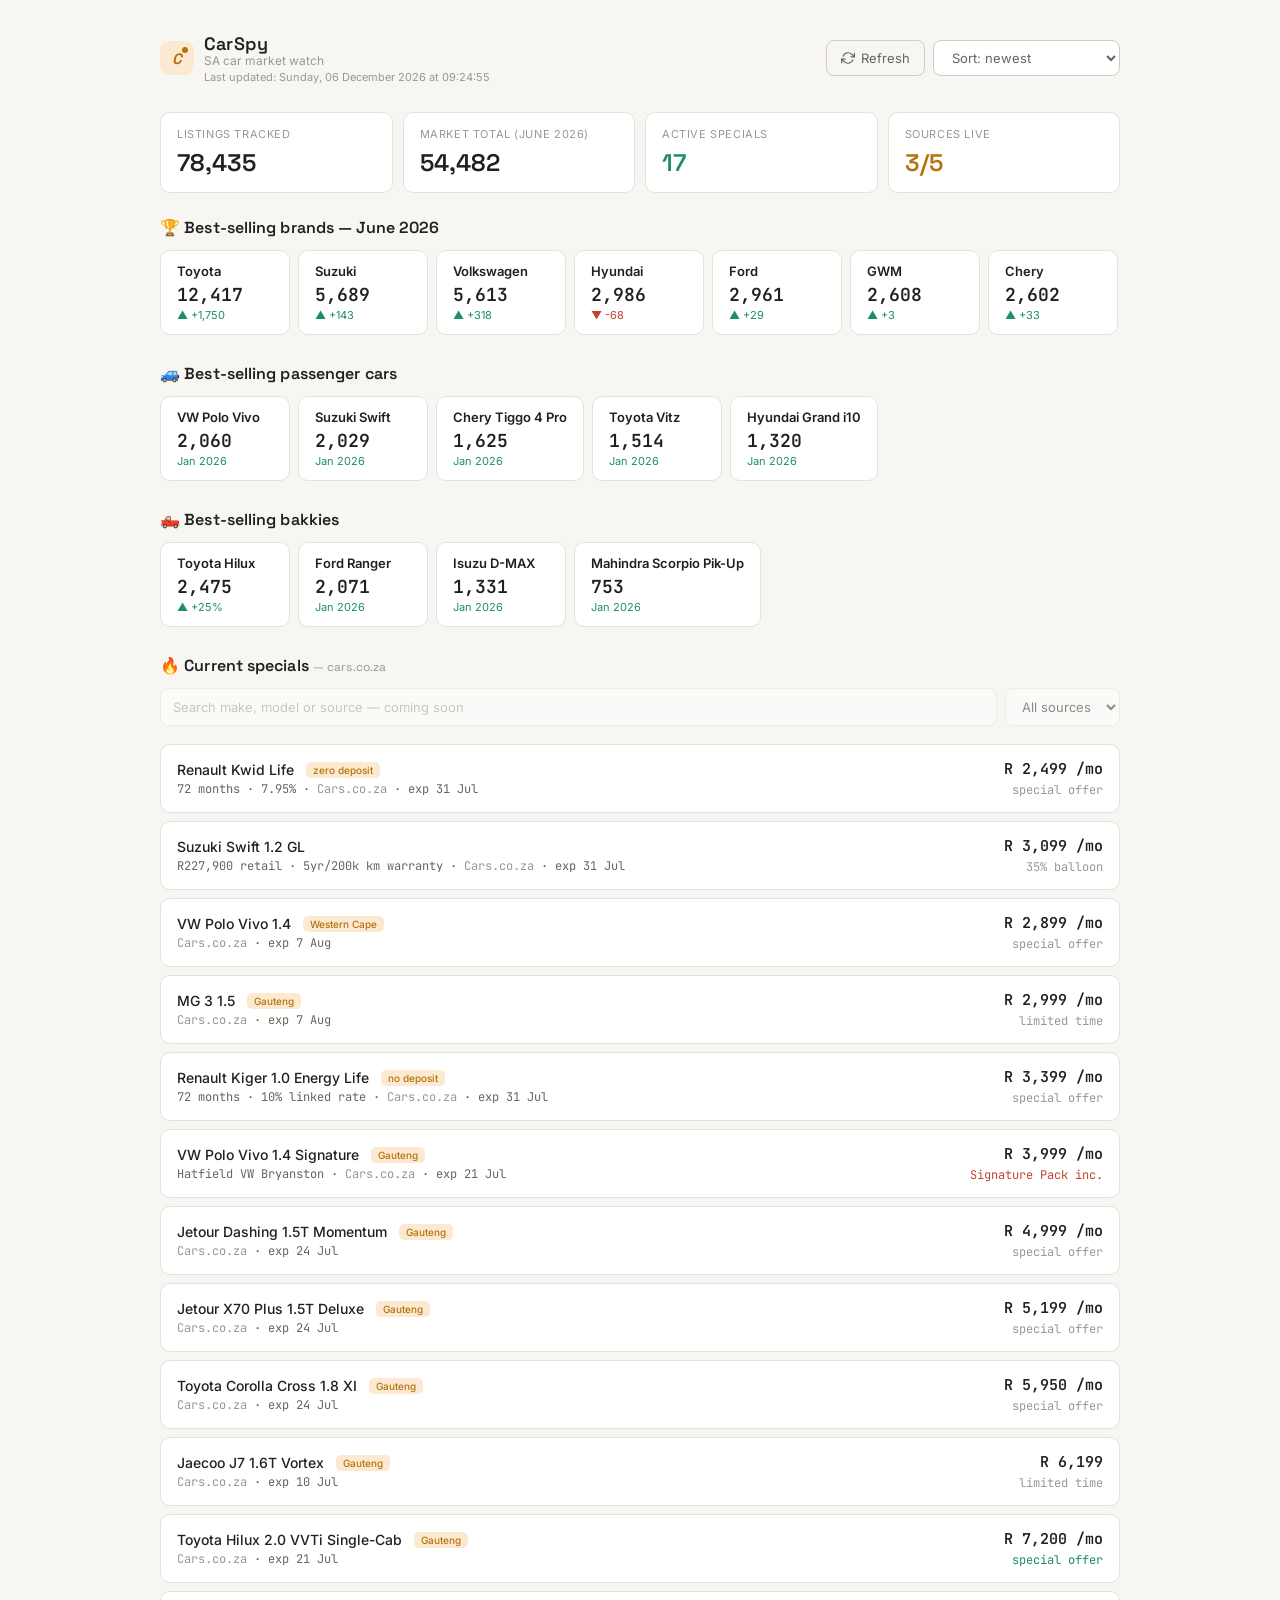
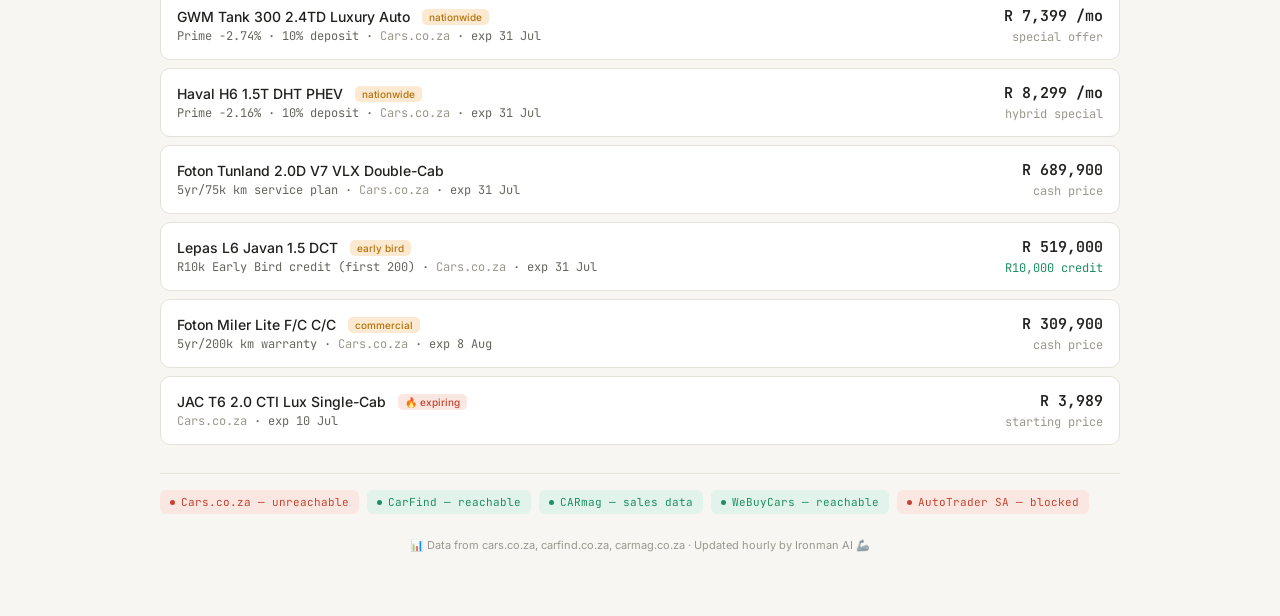
==== commit a01bc565: "📊 CarSpy hourly update - 2026/07/23, 17:33:10" ====
--- a/car-market-report.html
+++ b/car-market-report.html
@@ -171,7 +171,7 @@
       <div>
         <div class="brand-name">CarSpy</div>
         <div class="brand-sub">SA car market watch</div>
-        <div class="update-time" id="updateTime">Last updated: Thursday, 23 July 2026 at 16:32:32</div>
+        <div class="update-time" id="updateTime">Last updated: Thursday, 23 July 2026 at 17:33:10</div>
       </div>
     </div>
     <nav>
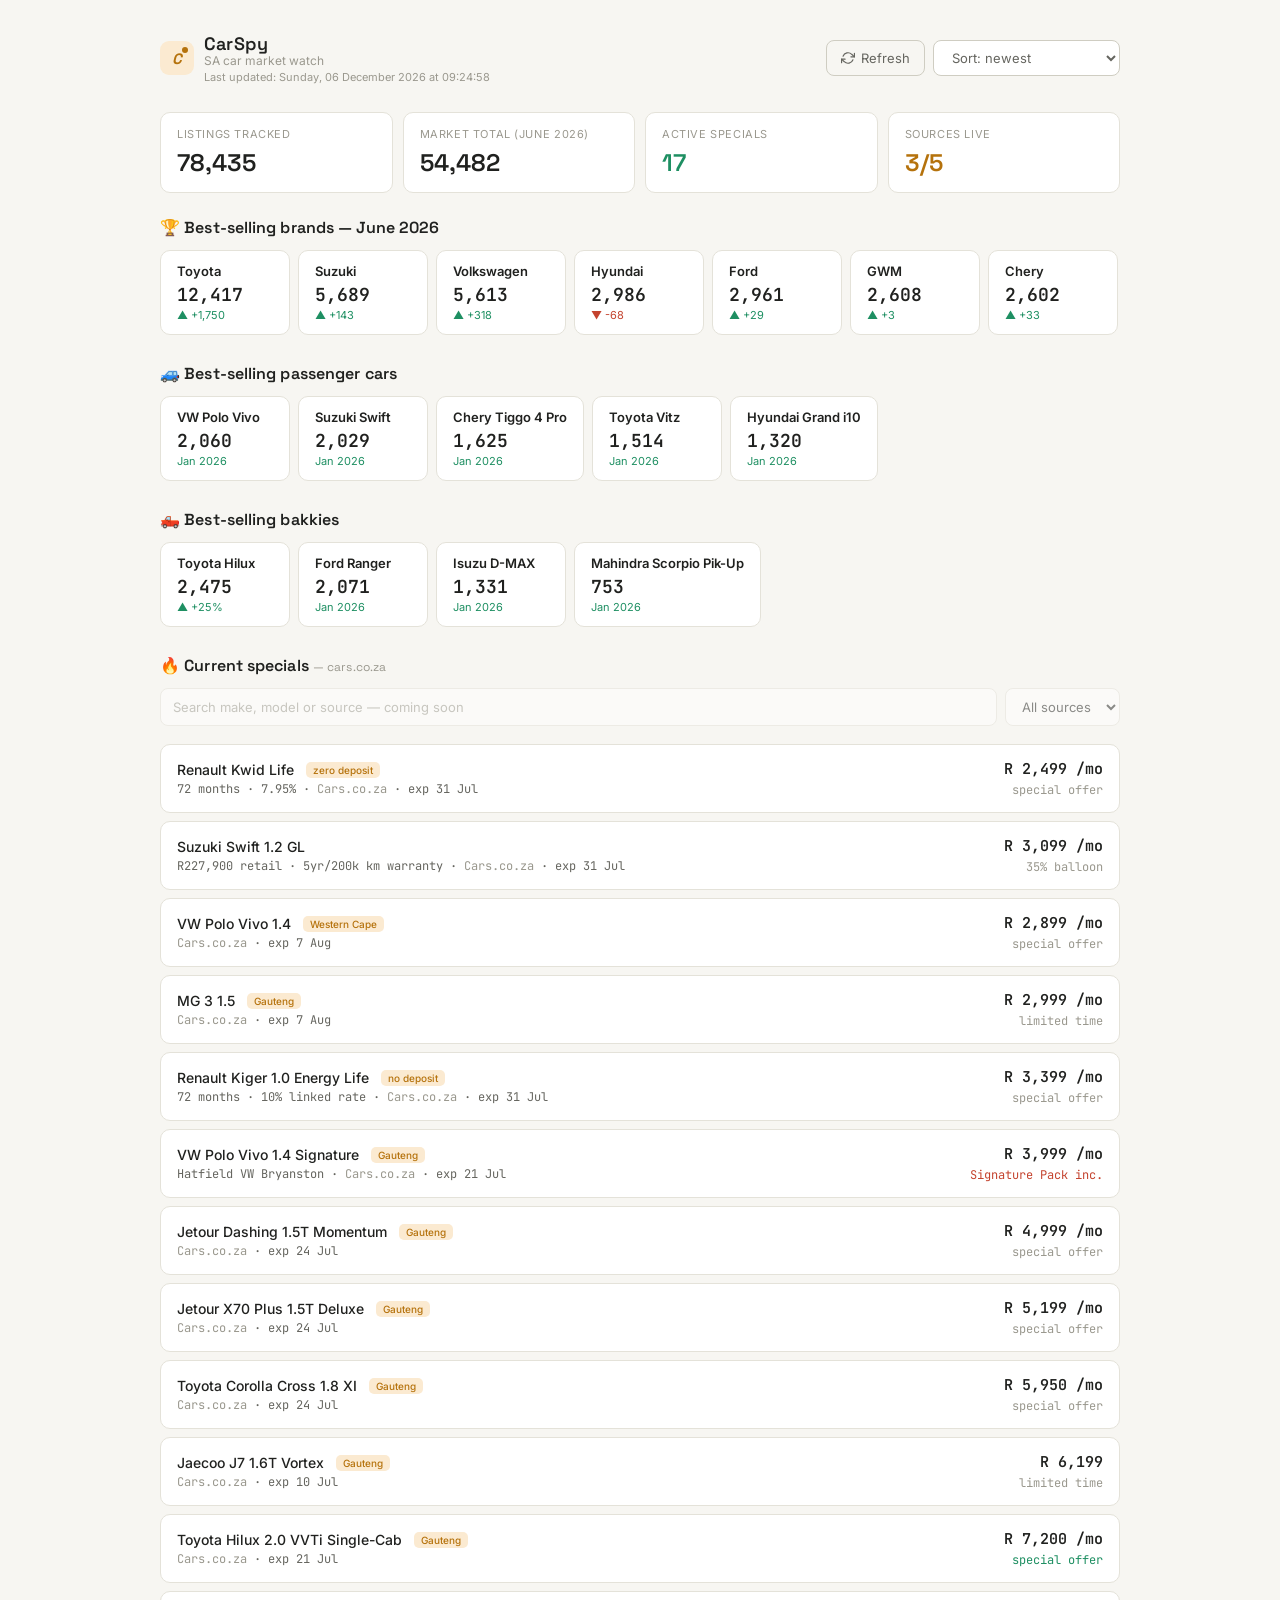
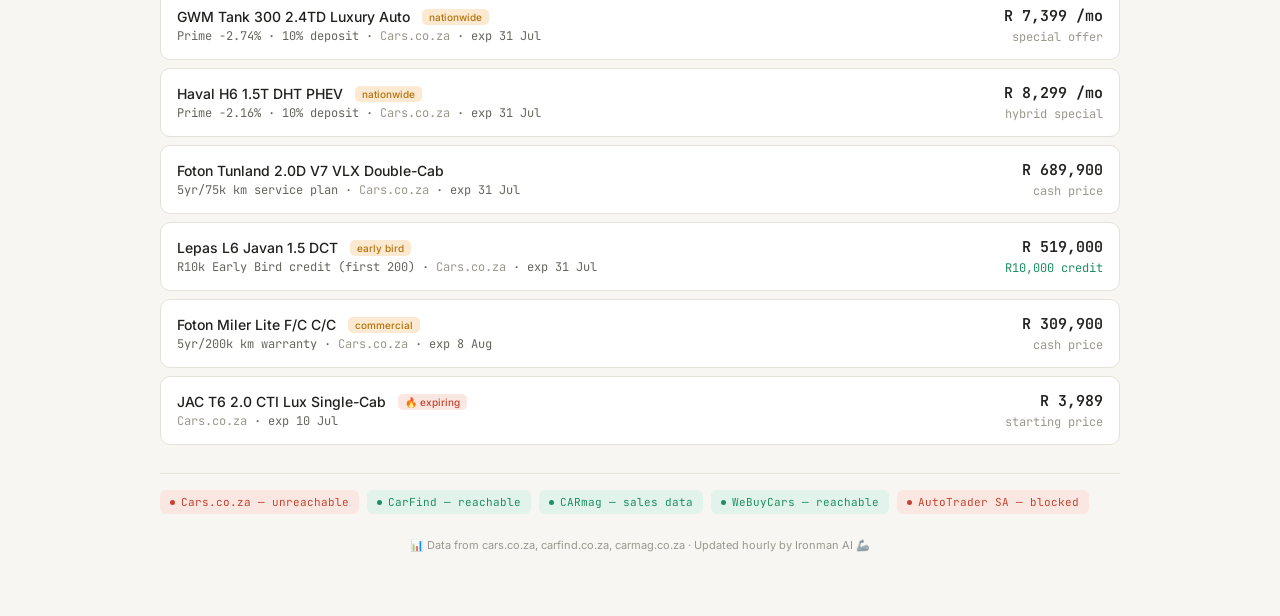
==== commit 5ab2f469: "📊 CarSpy hourly update - 2026/07/23, 18:33:43" ====
--- a/car-market-report.html
+++ b/car-market-report.html
@@ -171,7 +171,7 @@
       <div>
         <div class="brand-name">CarSpy</div>
         <div class="brand-sub">SA car market watch</div>
-        <div class="update-time" id="updateTime">Last updated: Thursday, 23 July 2026 at 17:33:10</div>
+        <div class="update-time" id="updateTime">Last updated: Thursday, 23 July 2026 at 18:33:43</div>
       </div>
     </div>
     <nav>
